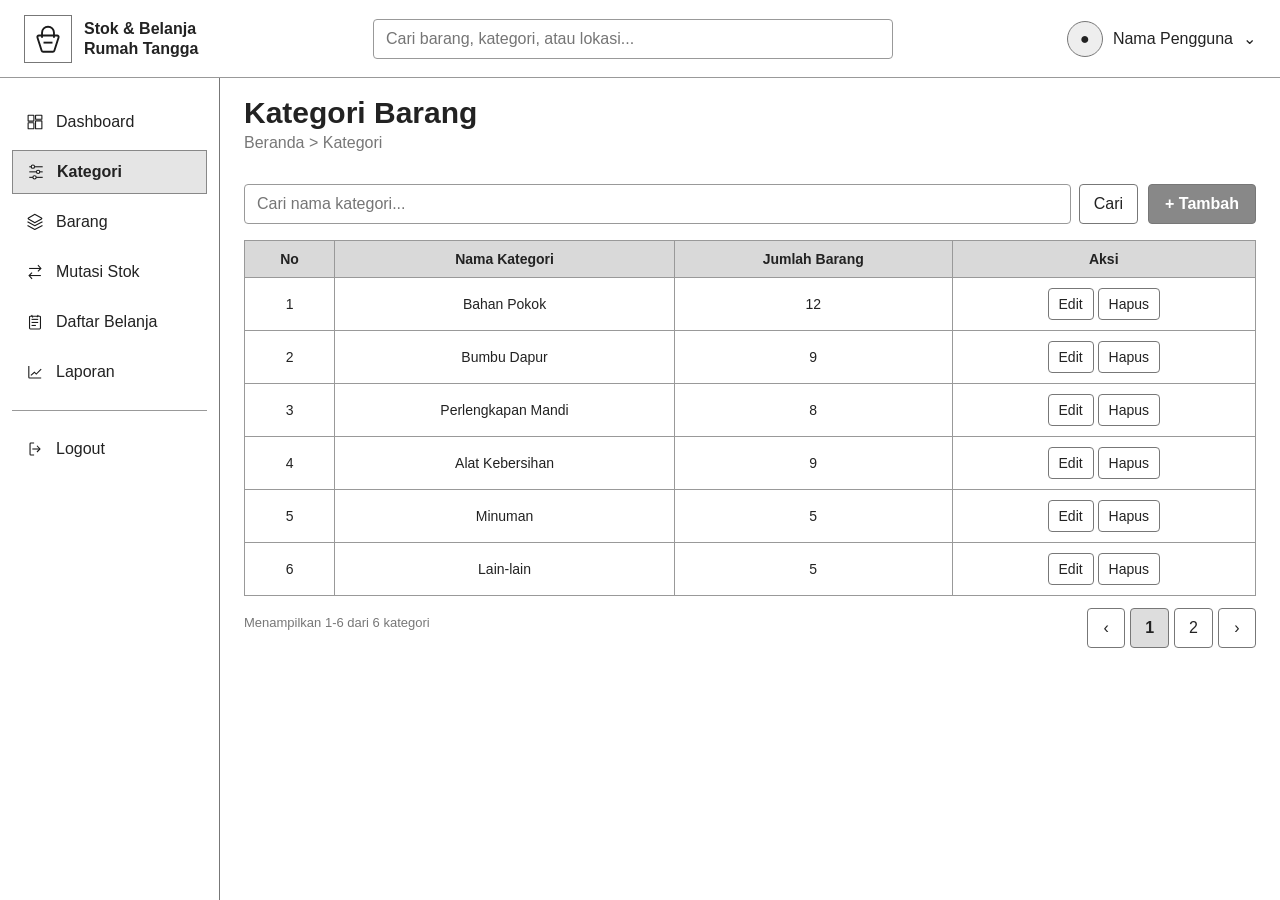
==== kategori.html @ ff7537b8 "ganti menjadi html" ====
<!doctype html>
<html lang="id">
<head>
  <meta charset="utf-8">
  <meta name="viewport" content="width=device-width, initial-scale=1">
  <title>Kategori | Stok &amp; Belanja Rumah Tangga</title>
  <link rel="stylesheet" href="./Assets/css/style.css">
</head>
<body>
  <div class="app-shell">
    <header class="topbar">
      <a class="brand" href="dashboard.html" aria-label="Stok dan Belanja Rumah Tangga">
        <span class="brand-mark" aria-hidden="true"><img src="Assets/icons/stok-belanja.svg" alt=""></span>
        <span>Stok &amp; Belanja<br>Rumah Tangga</span>
      </a>
      <div class="search-form"><input type="search" placeholder="Cari barang, kategori, atau lokasi..." aria-label="Cari barang, kategori, atau lokasi"></div>
      <div class="user-menu"><span class="avatar" aria-hidden="true">●</span><span>Nama Pengguna</span><span aria-hidden="true">⌄</span></div>
    </header>
    <div class="layout">
      <aside class="sidebar">
        <nav aria-label="Navigasi utama">
          <a class="nav-link" href="dashboard.html"><img class="nav-icon" src="Assets/icons/dashboard.svg" alt="">Dashboard</a>
          <a class="nav-link active" href="kategori.html" aria-current="page"><img class="nav-icon" src="Assets/icons/kategori.svg" alt="">Kategori</a>
          <a class="nav-link" href="barang.html"><img class="nav-icon" src="Assets/icons/barang.svg" alt="">Barang</a>
          <a class="nav-link" href="mutasi-stok.html"><img class="nav-icon" src="Assets/icons/mutasi-stok.svg" alt="">Mutasi Stok</a>
          <a class="nav-link" href="daftar-belanja.html"><img class="nav-icon" src="Assets/icons/daftar-belanja.svg" alt="">Daftar Belanja</a>
          <a class="nav-link" href="laporan.html"><img class="nav-icon" src="Assets/icons/laporan.svg" alt="">Laporan</a>
          <div class="nav-divider" aria-hidden="true"></div>
          <a class="nav-link logout-link" href="index.html"><img class="nav-icon" src="Assets/icons/logout.svg" alt="">Logout</a>
        </nav>
      </aside>
      <main class="main content-page-main">
        <h1 class="content-page-title">Kategori Barang</h1>
        <p class="content-page-breadcrumb">Beranda &gt; Kategori</p>

        <div class="category-layout">
          <section class="category-list" id="category-list" aria-labelledby="category-list-title">
            <h2 class="visually-hidden" id="category-list-title">Daftar Kategori</h2>
            <div class="category-toolbar">
              <div class="category-search">
                <input type="search" placeholder="Cari nama kategori..." aria-label="Cari nama kategori">
                <button class="secondary-button" type="button">Cari</button>
              </div>
              <a class="category-add-button" href="#form-tambah-kategori">+ Tambah</a>
            </div>
            <div class="data-table-wrap">
              <table class="data-table category-table">
                <thead>
                  <tr><th scope="col">No</th><th scope="col">Nama Kategori</th><th scope="col">Jumlah Barang</th><th scope="col">Aksi</th></tr>
                </thead>
                <tbody>
                  <tr><td>1</td><td class="table-primary">Bahan Pokok</td><td>12</td><td><a class="table-button" href="#form-edit-bahan-pokok">Edit</a> <button class="table-button" type="button">Hapus</button></td></tr>
                  <tr><td>2</td><td class="table-primary">Bumbu Dapur</td><td>9</td><td><a class="table-button" href="#form-edit-bumbu-dapur">Edit</a> <button class="table-button" type="button">Hapus</button></td></tr>
                  <tr><td>3</td><td class="table-primary">Perlengkapan Mandi</td><td>8</td><td><a class="table-button" href="#form-edit-perlengkapan-mandi">Edit</a> <button class="table-button" type="button">Hapus</button></td></tr>
                  <tr><td>4</td><td class="table-primary">Alat Kebersihan</td><td>9</td><td><a class="table-button" href="#form-edit-alat-kebersihan">Edit</a> <button class="table-button" type="button">Hapus</button></td></tr>
                  <tr><td>5</td><td class="table-primary">Minuman</td><td>5</td><td><a class="table-button" href="#form-edit-minuman">Edit</a> <button class="table-button" type="button">Hapus</button></td></tr>
                  <tr><td>6</td><td class="table-primary">Lain-lain</td><td>5</td><td><a class="table-button" href="#form-edit-lain-lain">Edit</a> <button class="table-button" type="button">Hapus</button></td></tr>
                </tbody>
              </table>
            </div>
            <div class="category-list-footer">
              <p class="table-footnote">Menampilkan 1-6 dari 6 kategori</p>
              <nav class="category-pagination" aria-label="Navigasi halaman kategori">
                <button type="button" aria-label="Halaman sebelumnya">‹</button>
                <button class="current-page" type="button" aria-current="page">1</button>
                <button type="button">2</button>
                <button type="button" aria-label="Halaman berikutnya">›</button>
              </nav>
            </div>
          </section>

          <section class="category-form-panel" id="form-tambah-kategori" aria-labelledby="form-tambah-title">
            <h2 id="form-tambah-title">Form Tambah Kategori</h2>
            <form class="category-form">
              <label class="content-field" for="category-name">Nama Kategori *
                <input id="category-name" name="category-name" placeholder="Contoh: Bahan Pokok" required>
                <span class="field-hint">Nama kategori wajib diisi</span>
              </label>
              <p class="category-notice">Kategori yang masih dipakai barang tidak dapat dihapus.</p>
              <div class="category-form-actions">
                <button class="category-save-button" type="button">Simpan</button>
                <a class="secondary-button" href="#category-list">Batal</a>
              </div>
            </form>
          </section>

          <section class="category-form-panel" id="form-edit-bahan-pokok" aria-labelledby="form-edit-bahan-pokok-title">
            <h2 id="form-edit-bahan-pokok-title">Form Ubah Kategori</h2>
            <form class="category-form">
              <label class="content-field" for="category-bahan-pokok">Nama Kategori *
                <input id="category-bahan-pokok" name="category-name" value="Bahan Pokok" required>
              </label>
              <p class="category-notice">Kategori yang masih dipakai barang tidak dapat dihapus.</p>
              <div class="category-form-actions"><button class="category-save-button" type="button">Simpan</button><a class="secondary-button" href="#category-list">Batal</a></div>
            </form>
          </section>

          <section class="category-form-panel" id="form-edit-bumbu-dapur" aria-labelledby="form-edit-bumbu-dapur-title">
            <h2 id="form-edit-bumbu-dapur-title">Form Ubah Kategori</h2>
            <form class="category-form">
              <label class="content-field" for="category-bumbu-dapur">Nama Kategori *
                <input id="category-bumbu-dapur" name="category-name" value="Bumbu Dapur" required>
              </label>
              <p class="category-notice">Kategori yang masih dipakai barang tidak dapat dihapus.</p>
              <div class="category-form-actions"><button class="category-save-button" type="button">Simpan</button><a class="secondary-button" href="#category-list">Batal</a></div>
            </form>
          </section>

          <section class="category-form-panel" id="form-edit-perlengkapan-mandi" aria-labelledby="form-edit-perlengkapan-mandi-title">
            <h2 id="form-edit-perlengkapan-mandi-title">Form Ubah Kategori</h2>
            <form class="category-form">
              <label class="content-field" for="category-perlengkapan-mandi">Nama Kategori *
                <input id="category-perlengkapan-mandi" name="category-name" value="Perlengkapan Mandi" required>
              </label>
              <p class="category-notice">Kategori yang masih dipakai barang tidak dapat dihapus.</p>
              <div class="category-form-actions"><button class="category-save-button" type="button">Simpan</button><a class="secondary-button" href="#category-list">Batal</a></div>
            </form>
          </section>

          <section class="category-form-panel" id="form-edit-alat-kebersihan" aria-labelledby="form-edit-alat-kebersihan-title">
            <h2 id="form-edit-alat-kebersihan-title">Form Ubah Kategori</h2>
            <form class="category-form">
              <label class="content-field" for="category-alat-kebersihan">Nama Kategori *
                <input id="category-alat-kebersihan" name="category-name" value="Alat Kebersihan" required>
              </label>
              <p class="category-notice">Kategori yang masih dipakai barang tidak dapat dihapus.</p>
              <div class="category-form-actions"><button class="category-save-button" type="button">Simpan</button><a class="secondary-button" href="#category-list">Batal</a></div>
            </form>
          </section>

          <section class="category-form-panel" id="form-edit-minuman" aria-labelledby="form-edit-minuman-title">
            <h2 id="form-edit-minuman-title">Form Ubah Kategori</h2>
            <form class="category-form">
              <label class="content-field" for="category-minuman">Nama Kategori *
                <input id="category-minuman" name="category-name" value="Minuman" required>
              </label>
              <p class="category-notice">Kategori yang masih dipakai barang tidak dapat dihapus.</p>
              <div class="category-form-actions"><button class="category-save-button" type="button">Simpan</button><a class="secondary-button" href="#category-list">Batal</a></div>
            </form>
          </section>

          <section class="category-form-panel" id="form-edit-lain-lain" aria-labelledby="form-edit-lain-lain-title">
            <h2 id="form-edit-lain-lain-title">Form Ubah Kategori</h2>
            <form class="category-form">
              <label class="content-field" for="category-lain-lain">Nama Kategori *
                <input id="category-lain-lain" name="category-name" value="Lain-lain" required>
              </label>
              <p class="category-notice">Kategori yang masih dipakai barang tidak dapat dihapus.</p>
              <div class="category-form-actions"><button class="category-save-button" type="button">Simpan</button><a class="secondary-button" href="#category-list">Batal</a></div>
            </form>
          </section>
        </div>
      </main>
    </div>
  </div>
</body>
</html>
---- Assets/css/style.css ----
:root {
  font-family: Arial, Helvetica, sans-serif;
  color: #222;
  background: #fff;
  --line: #999;
  --muted: #777;
  --light: #eee;
}

* {
  box-sizing: border-box;
}

body {
  min-width: 320px;
  min-height: 100vh;
  margin: 0;
}

a {
  color: inherit;
  text-decoration: none;
}

button,
input,
select {
  font: inherit;
}

button,
.primary-button,
.secondary-button,
.save-button,
.cancel-button,
.add-item-button {
  min-height: 40px;
  padding: 9px 14px;
  border: 1px solid #777;
  border-radius: 4px;
  background: #fff;
  color: #222;
  cursor: pointer;
}

.primary-button,
.save-button,
.add-item-button {
  border-color: #888;
  background: #888;
  color: #fff;
  font-weight: 700;
}

.primary-button,
.secondary-button,
.save-button,
.cancel-button,
.add-item-button {
  display: inline-flex;
  align-items: center;
  justify-content: center;
}

input,
select {
  min-width: 0;
  min-height: 40px;
  padding: 8px 12px;
  border: 1px solid var(--line);
  border-radius: 4px;
  background: #fff;
  color: #222;
}

.app-shell {
  min-height: 100vh;
  display: flex;
  flex-direction: column;
}

.topbar {
  min-height: 78px;
  display: flex;
  align-items: center;
  gap: 24px;
  padding: 12px 24px;
  border-bottom: 1px solid var(--line);
}

.brand {
  display: flex;
  flex: 0 0 250px;
  align-items: center;
  gap: 12px;
  font-weight: 700;
  line-height: 1.25;
}

.brand-mark,
.brand-image {
  width: 48px;
  height: 48px;
  display: grid;
  place-items: center;
  border: 1px solid #777;
}

.brand-mark img {
  width: 38px;
  height: 38px;
}

.search-form {
  width: min(100%, 520px);
  margin: 0 auto;
}

.search-form input {
  width: 100%;
}

.user-menu {
  display: flex;
  align-items: center;
  gap: 10px;
  margin-left: auto;
  white-space: nowrap;
}

.avatar {
  width: 36px;
  height: 36px;
  display: grid;
  place-items: center;
  border: 1px solid #777;
  border-radius: 50%;
  background: var(--light);
}

.layout {
  display: flex;
  flex: 1;
}

.sidebar {
  width: 220px;
  flex: 0 0 220px;
  padding: 22px 12px;
  border-right: 1px solid #777;
}

.sidebar nav {
  display: flex;
  flex-direction: column;
  gap: 6px;
}

.nav-link {
  min-height: 44px;
  display: flex;
  align-items: center;
  gap: 10px;
  padding: 9px 12px;
}

.nav-link:hover,
.nav-link.active {
  border: 1px solid #888;
  background: #e5e5e5;
}

.nav-link.active {
  font-weight: 700;
}

.nav-icon {
  width: 22px;
  height: 22px;
}

.nav-divider {
  height: 1px;
  margin: 10px 0;
  background: var(--line);
}

.main {
  min-width: 0;
  flex: 1;
  padding: 24px;
}

.content-page-main,
.dashboard-main,
.inventory-main,
.add-item-main {
  padding-top: 18px;
}

.content-page-title,
.dashboard-title,
.inventory-title,
.add-item-title {
  margin: 0 0 4px;
  font-size: 30px;
}

.content-page-breadcrumb,
.dashboard-breadcrumb,
.inventory-breadcrumb,
.add-item-breadcrumb {
  margin: 0 0 16px;
  color: var(--muted);
}

.content-panel,
.category-form-panel,
.mutation-entry-panel,
.add-item-card,
.entry-rules {
  margin-bottom: 18px;
  padding: 16px;
  border: 1px solid #888;
  border-radius: 5px;
}

.panel-heading,
.dashboard-section-heading {
  display: flex;
  align-items: center;
  justify-content: space-between;
  gap: 12px;
  margin-bottom: 12px;
}

.panel-heading h2,
.dashboard-section-heading h2,
.mutation-history h2,
.category-form-panel h2,
.mutation-entry-panel h2,
.entry-rules h2 {
  margin: 0 0 8px;
  font-size: 18px;
}

.panel-heading p,
.shopping-summary p {
  margin: 0;
  color: var(--muted);
}

.data-table-wrap,
.inventory-table-wrap,
.dashboard-table-wrap {
  overflow-x: auto;
}

.data-table,
.inventory-table,
.dashboard-table {
  width: 100%;
  border-collapse: collapse;
  font-size: 14px;
}

.data-table th,
.data-table td,
.inventory-table th,
.inventory-table td,
.dashboard-table th,
.dashboard-table td {
  padding: 10px;
  border: 1px solid var(--line);
  text-align: center;
  vertical-align: middle;
}

.data-table th,
.inventory-table th,
.dashboard-table th {
  background: #d9d9d9;
  font-weight: 700;
}

.data-table tfoot td,
.report-table tfoot td {
  background: #f1f1f1;
  font-weight: 700;
  text-align: right;
}

.table-footnote,
.inventory-legend,
.inventory-count {
  color: var(--muted);
  font-size: 13px;
}

.dashboard-summary,
.dashboard-tables,
.report-summary {
  display: grid;
  grid-template-columns: repeat(3, minmax(0, 1fr));
  gap: 16px;
}

.summary-card,
.report-card {
  display: flex;
  align-items: center;
  gap: 14px;
  padding: 14px;
  border: 1px solid #888;
  border-radius: 4px;
}

.summary-icon {
  width: 54px;
  height: 54px;
  display: grid;
  flex: 0 0 54px;
  place-items: center;
  border: 1px solid #999;
  background: var(--light);
}

.summary-icon img {
  width: 34px;
  height: 34px;
}

.summary-card h2 {
  margin: 0 0 6px;
  font-size: 14px;
}

.summary-number {
  margin: 0;
  font-size: 24px;
  font-weight: 700;
}

.dashboard-actions,
.inventory-toolbar,
.category-toolbar,
.mutation-actions,
.add-item-actions {
  display: flex;
  align-items: center;
  flex-wrap: wrap;
  gap: 10px;
  margin: 16px 0;
}

.dashboard-action {
  min-height: 40px;
  display: inline-flex;
  align-items: center;
  padding: 8px 14px;
  border: 1px solid #777;
  border-radius: 4px;
}

.dashboard-action-primary {
  background: #888;
  color: #fff;
}

.dashboard-tables {
  grid-template-columns: repeat(2, minmax(0, 1fr));
}

.stock-status,
.item-status {
  white-space: nowrap;
}

.inventory-toolbar input,
.inventory-toolbar select {
  flex: 1 1 140px;
}

.inventory-toolbar .add-item-button {
  flex: 0 0 auto;
}

.pagination,
.category-pagination,
.shopping-pagination {
  display: flex;
  justify-content: flex-end;
  gap: 5px;
  margin-top: 12px;
}

.pagination button,
.category-pagination button,
.shopping-pagination button {
  min-width: 38px;
}

.current-page {
  background: #ddd;
  font-weight: 700;
}

.category-layout {
  display: grid;
  grid-template-columns: minmax(0, 1fr);
  gap: 20px;
}

.category-layout:has(.category-form-panel:target) {
  grid-template-columns: minmax(0, 1.5fr) minmax(280px, 1fr);
}

.category-form-panel {
  display: none;
}

.category-form-panel:target {
  display: block;
}

.category-add-button,
.table-button {
  min-height: 32px;
  display: inline-flex;
  align-items: center;
  justify-content: center;
  padding: 6px 10px;
  border: 1px solid #777;
  border-radius: 4px;
  background: #fff;
  color: #222;
  cursor: pointer;
  white-space: nowrap;
}

.category-add-button {
  min-height: 40px;
  padding: 8px 16px;
  background: #888;
  color: #fff;
  font-weight: 700;
}

.category-search {
  display: flex;
  flex: 1;
  gap: 8px;
}

.category-search input {
  flex: 1;
}

.category-list-footer,
.shopping-list-footer,
.mutation-list-footer {
  display: flex;
  align-items: center;
  justify-content: space-between;
  gap: 12px;
}

.content-field,
.field,
.filter-field {
  display: flex;
  flex-direction: column;
  gap: 6px;
  font-size: 13px;
  font-weight: 700;
}

.category-form,
.mutation-form,
.add-item-fields,
.content-form {
  display: grid;
  grid-template-columns: repeat(2, minmax(0, 1fr));
  gap: 12px;
}

.field-hint,
.category-notice,
.mutation-hint {
  color: var(--muted);
  font-size: 12px;
}

.mutation-entry-panel,
.mutation-history {
  margin-bottom: 18px;
}

.mutation-type-options {
  display: flex;
  align-items: center;
  gap: 20px;
  min-height: 42px;
}

.mutation-type-field {
  min-width: 0;
  margin: 0;
  padding: 8px 12px 10px;
  border: 1px solid var(--line);
  border-radius: 4px;
}

.mutation-type-field legend {
  padding: 0 5px;
}

.mutation-type-options label {
  display: inline-flex;
  align-items: center;
  gap: 7px;
  cursor: pointer;
  font-weight: 400;
}

.mutation-type-options input[type="radio"] {
  width: 16px;
  height: 16px;
  min-width: 16px;
  min-height: 16px;
  margin: 0;
  padding: 0;
  accent-color: #555;
}

.mutation-description,
.field-wide {
  grid-column: 1 / -1;
}

.mutation-filters,
.inline-filters {
  display: flex;
  align-items: flex-end;
  flex-wrap: wrap;
  gap: 10px;
  margin-bottom: 14px;
}

.mutation-filters > *,
.inline-filters > * {
  flex: 1 1 150px;
}

.add-item-layout {
  display: grid;
  grid-template-columns: minmax(0, 2fr) minmax(240px, 1fr);
  gap: 18px;
}

.entry-rules ul {
  padding-left: 20px;
  line-height: 1.7;
}

.shopping-notice {
  margin: 0 0 14px;
  padding: 12px;
  border: 2px dashed #aaa;
  color: #555;
  font-size: 13px;
  font-style: italic;
  text-align: center;
}

.shopping-toolbar {
  display: grid;
  grid-template-columns: minmax(180px, 1fr) minmax(160px, 220px) minmax(300px, 1.5fr);
  gap: 10px;
  margin-bottom: 16px;
}

.shopping-toolbar-actions {
  display: flex;
  justify-content: flex-end;
  gap: 8px;
}

.shopping-toolbar-actions > * {
  flex: 1;
  white-space: nowrap;
}

.shopping-table input[type="checkbox"] {
  width: 16px;
  min-height: 16px;
  padding: 0;
  accent-color: #222;
}

.shopping-list-table td:nth-child(2),
.shopping-list-table td:nth-child(3),
.shopping-list-table td:nth-child(8) {
  text-align: left;
}

.shopping-print-page {
  min-width: 0;
}

.shopping-print-container {
  width: min(100% - 28px, 880px);
  margin: 10px auto 20px;
}

.shopping-print-caption {
  color: #555;
  font-style: italic;
}

.shopping-print-sheet {
  min-height: calc(100vh - 140px);
  padding: 26px 28px;
  border: 1px solid #333;
}

.shopping-print-sheet h1 {
  font-size: 19px;
  text-align: center;
}

.shopping-print-date {
  padding-bottom: 14px;
  border-bottom: 2px solid #aaa;
  color: var(--muted);
  text-align: center;
}

.shopping-print-table {
  width: 100%;
  border-collapse: collapse;
}

.shopping-print-table th,
.shopping-print-table td {
  height: 45px;
  padding: 8px 12px;
  border: 1px solid var(--line);
}

.shopping-print-table th {
  background: #d9d9d9;
}

.shopping-print-table td:first-child,
.shopping-print-table td:nth-child(3),
.shopping-print-table td:nth-child(4) {
  text-align: center;
}

.shopping-print-table tfoot td {
  background: #f1f1f1;
  font-weight: 700;
  text-align: right;
}

.shopping-print-notes {
  margin-top: 24px;
  color: var(--muted);
}

.shopping-print-actions {
  display: flex;
  justify-content: flex-end;
  gap: 10px;
  margin-top: 20px;
}

.shopping-print-actions > * {
  width: 200px;
  min-height: 50px;
}

.report-tabs > input {
  position: absolute;
  opacity: 0;
}

.report-tab-list {
  display: grid;
  grid-template-columns: repeat(3, minmax(0, 1fr));
  gap: 10px;
  max-width: 900px;
  margin: 0 0 12px;
}

.report-tab-list label {
  min-height: 48px;
  display: grid;
  place-items: center;
  padding: 8px;
  border: 1px solid var(--line);
  cursor: pointer;
  text-align: center;
}

#report-current:checked ~ .report-tab-list label[for="report-current"],
#report-low:checked ~ .report-tab-list label[for="report-low"],
#report-mutation:checked ~ .report-tab-list label[for="report-mutation"] {
  background: #ddd;
  font-weight: 700;
}

.report-view {
  display: none;
}

#report-current:checked ~ .report-current-view,
#report-low:checked ~ .report-low-view,
#report-mutation:checked ~ .report-mutation-view {
  display: block;
}

.report-filters {
  display: grid;
  grid-template-columns: repeat(3, minmax(150px, 1fr)) minmax(120px, .6fr);
  align-items: end;
  gap: 12px;
  margin: 0 0 18px;
  padding: 14px 18px;
  border: 1px solid #777;
  border-radius: 9px;
}

.report-filters label {
  display: flex;
  flex-direction: column;
  gap: 6px;
  font-size: 13px;
  font-weight: 700;
}

.report-filters button {
  min-height: 46px;
}

.report-low-filters {
  grid-template-columns: repeat(2, minmax(160px, 1fr)) minmax(120px, .6fr);
}

.report-mutation-filters {
  grid-template-columns: repeat(4, minmax(130px, 1fr)) minmax(110px, .7fr);
}

.report-table td:nth-child(2),
.report-table td:nth-child(3) {
  text-align: left;
}

.auth-page {
  min-height: 100vh;
  display: grid;
  place-items: center;
  padding: 16px;
}

.auth-card {
  width: min(100%, 440px);
  padding: 26px;
  border: 1px solid #777;
  border-radius: 7px;
}

.auth-panel .brand {
  flex-direction: column;
  justify-content: center;
  text-align: center;
}

.brand-image {
  width: 100px;
  height: 80px;
}

.brand-image img {
  width: 60px;
  height: 60px;
}

.auth-panel h1,
.auth-panel h2 {
  text-align: center;
}

.divider {
  height: 1px;
  margin: 16px 0;
  background: #777;
}

.subtitle,
.switch-prompt {
  text-align: center;
}

.auth-form {
  display: flex;
  flex-direction: column;
  gap: 8px;
}

.auth-form label {
  font-weight: 700;
}

.auth-form input {
  width: 100%;
  margin-bottom: 10px;
}

.form-message {
  padding: 10px;
  border: 1px dashed #888;
  color: var(--muted);
  text-align: center;
}

.submit-button {
  min-height: 48px;
  display: flex;
  align-items: center;
  justify-content: center;
  border-radius: 4px;
  background: #888;
  color: #fff;
  font-weight: 700;
}

.register-panel {
  padding-top: 16px;
}

.register-panel:target {
  display: block;
}

.auth-card:has(#registerPanel:target) #loginPanel {
  display: none;
}

.register-panel:not(:target) {
  display: none;
}

.visually-hidden {
  position: absolute;
  width: 1px;
  height: 1px;
  overflow: hidden;
  clip: rect(0, 0, 0, 0);
  white-space: nowrap;
}

@media (max-width: 1000px) {
  .topbar {
    flex-wrap: wrap;
  }

  .brand {
    flex-basis: 200px;
  }

  .shopping-toolbar {
    grid-template-columns: 1fr 1fr;
  }

  .shopping-toolbar-actions {
    grid-column: 1 / -1;
  }

  .report-filters,
  .report-low-filters,
  .report-mutation-filters {
    grid-template-columns: repeat(2, minmax(0, 1fr));
  }
}

@media (max-width: 720px) {
  .topbar {
    padding: 12px;
  }

  .search-form {
    order: 3;
    flex-basis: 100%;
  }

  .layout {
    display: block;
  }

  .sidebar {
    width: 100%;
    padding: 8px;
    border-right: 0;
    border-bottom: 1px solid var(--line);
  }

  .sidebar nav {
    flex-direction: row;
    overflow-x: auto;
  }

  .nav-link {
    flex: 0 0 auto;
  }

  .nav-divider,
  .logout-link {
    display: none;
  }

  .main {
    padding: 16px 12px;
  }

  .dashboard-summary,
  .dashboard-tables,
  .category-layout,
  .add-item-layout {
    grid-template-columns: 1fr;
  }

  .report-tab-list {
    gap: 4px;
  }

  .report-tab-list label {
    font-size: 12px;
  }

  .report-filters,
  .report-low-filters,
  .report-mutation-filters,
  .category-form,
  .mutation-form,
  .add-item-fields {
    grid-template-columns: 1fr;
  }

  .shopping-toolbar {
    grid-template-columns: 1fr;
  }

  .shopping-toolbar-actions {
    grid-column: auto;
    flex-wrap: wrap;
  }

  .shopping-list-footer,
  .category-list-footer,
  .mutation-list-footer {
    align-items: flex-start;
    flex-direction: column;
  }

  .shopping-print-sheet {
    min-height: 80vh;
    padding: 16px 10px;
  }

  .shopping-print-table {
    font-size: 12px;
  }

  .shopping-print-table th,
  .shopping-print-table td {
    padding: 6px;
  }
}
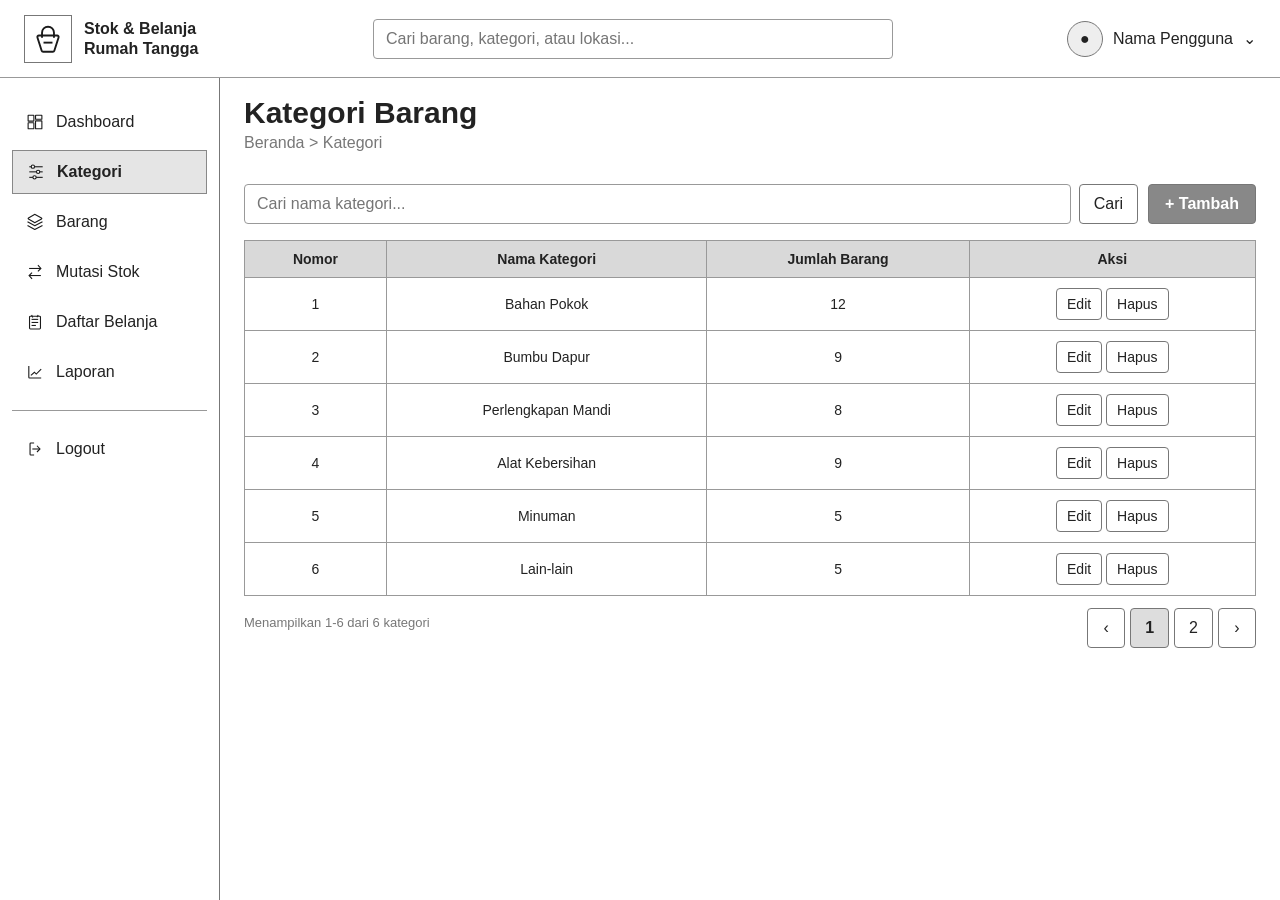
==== commit 11f7c1ec: "Update kategori.html" ====
--- a/kategori.html
+++ b/kategori.html
@@ -46,7 +46,7 @@
             <div class="data-table-wrap">
               <table class="data-table category-table">
                 <thead>
-                  <tr><th scope="col">No</th><th scope="col">Nama Kategori</th><th scope="col">Jumlah Barang</th><th scope="col">Aksi</th></tr>
+                  <tr><th scope="col">Nomor</th><th scope="col">Nama Kategori</th><th scope="col">Jumlah Barang</th><th scope="col">Aksi</th></tr>
                 </thead>
                 <tbody>
                   <tr><td>1</td><td class="table-primary">Bahan Pokok</td><td>12</td><td><a class="table-button" href="#form-edit-bahan-pokok">Edit</a> <button class="table-button" type="button">Hapus</button></td></tr>
